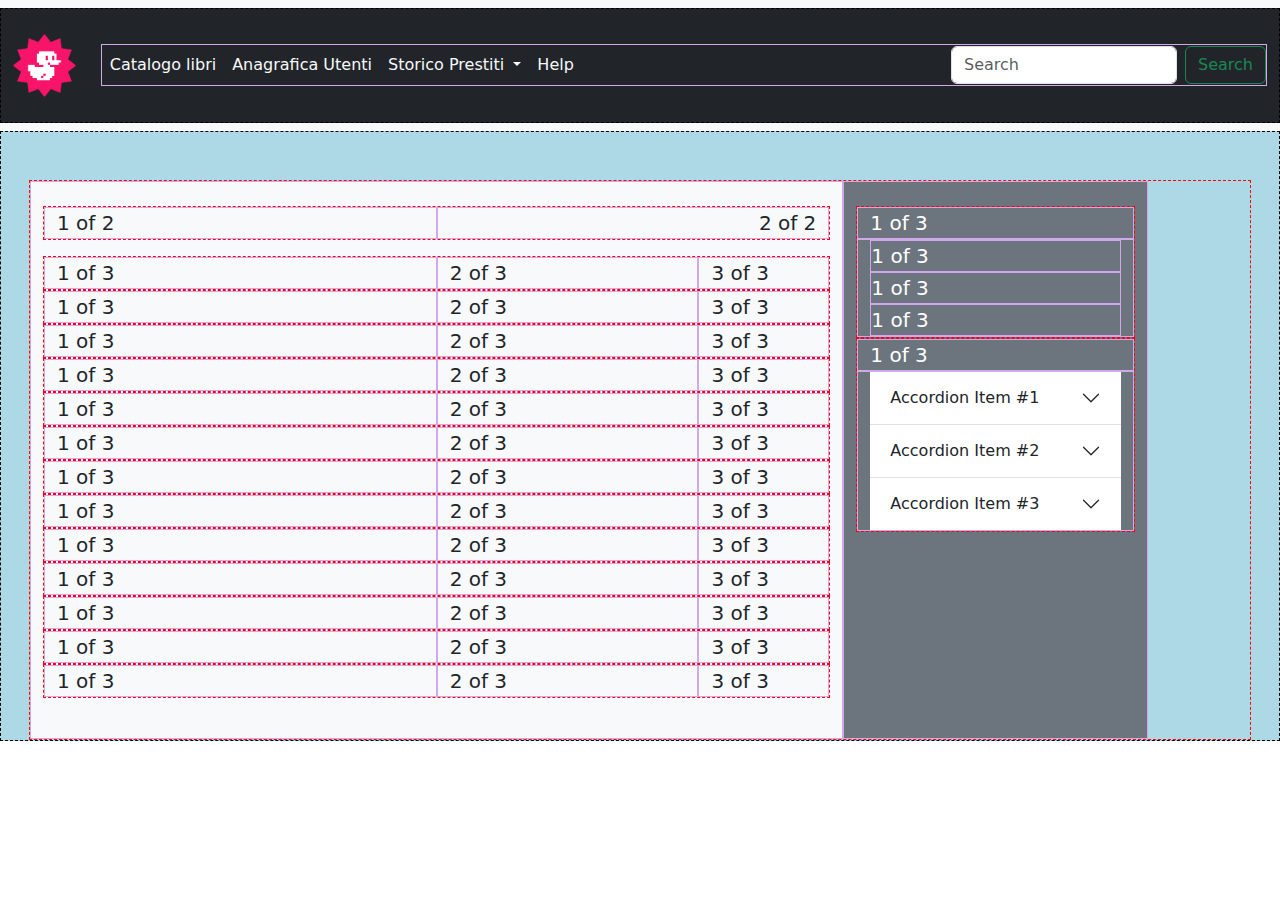
==== index.html @ ecb2e0d8 "change layout into 2 col" ====
<!DOCTYPE html>
<html lang="en">
<head>
    <meta charset="UTF-8">
    <meta name="viewport" content="width=device-width, initial-scale=1.0">
    <link href="https://cdn.jsdelivr.net/npm/bootstrap@5.3.3/dist/css/bootstrap.min.css" rel="stylesheet" integrity="sha384-QWTKZyjpPEjISv5WaRU9OFeRpok6YctnYmDr5pNlyT2bRjXh0JMhjY6hW+ALEwIH" crossorigin="anonymous">
    <script src="https://cdn.jsdelivr.net/npm/bootstrap@5.3.3/dist/js/bootstrap.bundle.min.js"
    integrity="sha384-YvpcrYf0tY3lHB60NNkmXc5s9fDVZLESaAA55NDzOxhy9GkcIdslK1eN7N6jIeHz"
    crossorigin="anonymous"></script>
    <link rel="stylesheet" href="./css/style.css">
    <title>Dashboard Bootstrap</title>
</head>
<body>
    <header>
        <!-- Qui inserirò la navbar con BS -->
        <nav class="navbar navbar-expand-lg bg-body-tertiary">
            <div class="container-fluid bg-dark ">
                <img src="./img/duck.png" alt="">
                <button class="navbar-toggler" type="button" data-bs-toggle="collapse" data-bs-target="#navbarSupportedContent" aria-controls="navbarSupportedContent" aria-expanded="false" aria-label="Toggle navigation">
                    <span class="navbar-toggler-icon"></span>
                </button>
                <div class="collapse navbar-collapse" id="navbarSupportedContent">
                    <ul class="navbar-nav me-auto mb-2 mb-lg-0">
                        <li class="nav-item">
                            <a class="nav-link active text-light" aria-current="page" href="#">Catalogo libri</a>
                        </li>
                        <li class="nav-item">
                            <a class="nav-link text-light" href="#">Anagrafica Utenti</a>
                        </li>
                        <li class="nav-item dropdown">
                            <a class="nav-link dropdown-toggle text-light" href="#" role="button" data-bs-toggle="dropdown" aria-expanded="false">
                            Storico Prestiti
                            </a>
                            <ul class="dropdown-menu">
                                <li><a class="dropdown-item" href="#">Action</a></li>
                                <li><a class="dropdown-item" href="#">Another action</a></li>
                                <li><hr class="dropdown-divider"></li>
                                <li><a class="dropdown-item" href="#">Something else here</a></li>
                            </ul>
                        </li>
                        <li class="nav-item">
                            <a class="nav-link disabled text-light" aria-disabled="true">Help</a>
                        </li>
                    </ul>
                    <form class="d-flex" role="search">
                        <input class="form-control me-2" type="search" placeholder="Search" aria-label="Search">
                        <button class="btn btn-outline-success" type="submit">Search</button>
                    </form>
                </div>
            </div>
        </nav>
    </header>

    <main>
        <div class="container-fluid text-center ">
            <div class="row mt-5 mx-3  text-left row-cols-1 row-cols-lg-3">
                <div class="col p-4 bg-light col-lg-8">
                    <figure class="text-start">
                        <blockquote class="blockquote">                        
                            <div class="row mb-3">
                                <div class="col">
                                    1 of 2
                                </div>
                                <div class="col text-end">
                                    2 of 2
                                </div>
                            </div>

                            <!-- sezione tabella principale -->
                            <section>
                                <!-- titoli tabella -->
                                <div class="row">
                                    <div class="col-6">
                                    1 of 3
                                    </div>
                                    <div class="col-4">
                                    2 of 3
                                    </div>
                                    <div class="col-2">
                                    3 of 3
                                    </div>
                                </div>
                
                                <!-- inizio tabella -->
                                <div class="row">
                                    <div class="col-6">
                                    1 of 3
                                    </div>
                                    <div class="col-4">
                                    2 of 3
                                    </div>
                                    <div class="col-2">
                                    3 of 3
                                    </div>
                                </div>
                
                                <div class="row">
                                    <div class="col-6">
                                    1 of 3
                                    </div>
                                    <div class="col-4">
                                    2 of 3
                                    </div>
                                    <div class="col-2">
                                    3 of 3
                                    </div>
                                </div>
                
                                <div class="row">
                                    <div class="col-6">
                                    1 of 3
                                    </div>
                                    <div class="col-4">
                                    2 of 3
                                    </div>
                                    <div class="col-2">
                                    3 of 3
                                    </div>
                                </div>
                
                                <div class="row">
                                    <div class="col-6">
                                    1 of 3
                                    </div>
                                    <div class="col-4">
                                    2 of 3
                                    </div>
                                    <div class="col-2">
                                    3 of 3
                                    </div>
                                </div>
                
                                <div class="row">
                                    <div class="col-6">
                                    1 of 3
                                    </div>
                                    <div class="col-4">
                                    2 of 3
                                    </div>
                                    <div class="col-2">
                                    3 of 3
                                    </div>
                                </div>
                
                                <div class="row">
                                    <div class="col-6">
                                    1 of 3
                                    </div>
                                    <div class="col-4">
                                    2 of 3
                                    </div>
                                    <div class="col-2">
                                    3 of 3
                                    </div>
                                </div>
                
                                <div class="row">
                                    <div class="col-6">
                                    1 of 3
                                    </div>
                                    <div class="col-4">
                                    2 of 3
                                    </div>
                                    <div class="col-2">
                                    3 of 3
                                    </div>
                                </div>
                
                                <div class="row">
                                    <div class="col-6">
                                    1 of 3
                                    </div>
                                    <div class="col-4">
                                    2 of 3
                                    </div>
                                    <div class="col-2">
                                    3 of 3
                                    </div>
                                </div>
                
                                <div class="row">
                                    <div class="col-6">
                                    1 of 3
                                    </div>
                                    <div class="col-4">
                                    2 of 3
                                    </div>
                                    <div class="col-2">
                                    3 of 3
                                    </div>
                                </div>
                
                                <div class="row">
                                    <div class="col-6">
                                    1 of 3
                                    </div>
                                    <div class="col-4">
                                    2 of 3
                                    </div>
                                    <div class="col-2">
                                    3 of 3
                                    </div>
                                </div>
                
                                <div class="row">
                                    <div class="col-6">
                                    1 of 3
                                    </div>
                                    <div class="col-4">
                                    2 of 3
                                    </div>
                                    <div class="col-2">
                                    3 of 3
                                    </div>
                                </div>
                
                                <div class="row">
                                    <div class="col-6">
                                    1 of 3
                                    </div>
                                    <div class="col-4">
                                    2 of 3
                                    </div>
                                    <div class="col-2">
                                    3 of 3
                                    </div>
                                </div>
                                <!-- fine prima tabella -->
                            </section>
                        </blockquote>
                    </figure>
                </div>
                <div class="col p-4 bg-secondary col-lg-3">
                    <figure class="text-start text-white">
                        <blockquote class="blockquote">
                            <section>
                                <div class="row ">
                                    <div class="col-12">
                                        1 of 3
                                    </div>
                                    <div class="col">  
                                        <div class="col-12">
                                            1 of 3
                                        </div>
                                        <div class="col-12">
                                            1 of 3
                                        </div> 
                                        <div class="col-12">
                                            1 of 3
                                        </div> 
                                    </div>
                                </div>
                            </section>
                            <section class="contenitore">
                                <div class="row ">
                                    <div class="col-12">
                                        1 of 3
                                    </div>
                                    <div class="col">  
                                        <div class="accordion accordion-flush" id="accordionFlushExample">
                                            <div class="accordion-item">
                                              <h2 class="accordion-header">
                                                <button class="accordion-button collapsed" type="button" data-bs-toggle="collapse" data-bs-target="#flush-collapseOne" aria-expanded="false" aria-controls="flush-collapseOne">
                                                  Accordion Item #1
                                                </button>
                                              </h2>
                                              <div id="flush-collapseOne" class="accordion-collapse collapse" data-bs-parent="#accordionFlushExample">
                                                <div class="accordion-body">Placeholder content for this accordion, which is intended to demonstrate the <code>.accordion-flush</code> class. This is the first item's accordion body.</div>
                                              </div>
                                            </div>
                                            <div class="accordion-item">
                                              <h2 class="accordion-header">
                                                <button class="accordion-button collapsed" type="button" data-bs-toggle="collapse" data-bs-target="#flush-collapseTwo" aria-expanded="false" aria-controls="flush-collapseTwo">
                                                  Accordion Item #2
                                                </button>
                                              </h2>
                                              <div id="flush-collapseTwo" class="accordion-collapse collapse" data-bs-parent="#accordionFlushExample">
                                                <div class="accordion-body">Placeholder content for this accordion, which is intended to demonstrate the <code>.accordion-flush</code> class. This is the second item's accordion body. Let's imagine this being filled with some actual content.</div>
                                              </div>
                                            </div>
                                            <div class="accordion-item">
                                              <h2 class="accordion-header">
                                                <button class="accordion-button collapsed" type="button" data-bs-toggle="collapse" data-bs-target="#flush-collapseThree" aria-expanded="false" aria-controls="flush-collapseThree">
                                                  Accordion Item #3
                                                </button>
                                              </h2>
                                              <div id="flush-collapseThree" class="accordion-collapse collapse" data-bs-parent="#accordionFlushExample">
                                                <div class="accordion-body">Placeholder content for this accordion, which is intended to demonstrate the <code>.accordion-flush</code> class. This is the third item's accordion body. Nothing more exciting happening here in terms of content, but just filling up the space to make it look, at least at first glance, a bit more representative of how this would look in a real-world application.</div>
                                              </div>
                                            </div>
                                        </div>
                                    </div>
                                </div>
                            </section>
                        </blockquote>
                    </figure>
                </div>            
            </div>   
        </div>
    
        
    </main>
    
</body>
</html>
---- css/style.css ----
/* regole di debug macro */

[class^='container'] {
    border: 1px dashed black;
    background-color: lightblue;
    /* min-height: 80vh; */
}

 [class^='row'] {
    border: 1px dashed red;
}

[class^='col'] {
    /* height: 100px;
    background-color: #f1d2e7; */
    border: 1px solid #d0a8eb;
} 

/* regole di formattazione */
img{
    width: 15%;
    padding: 2%;
}

.navbar-toggler{
    --bs-navbar-toggler-border-color: lightgray;
}

@media screen and (min-width: 768px){
    img{
        width: 10% ;
    }
    
}

@media screen and (min-width: 1024px){
    img{
        width: 7% ;
        padding-left: 0;
    }
    
    
}
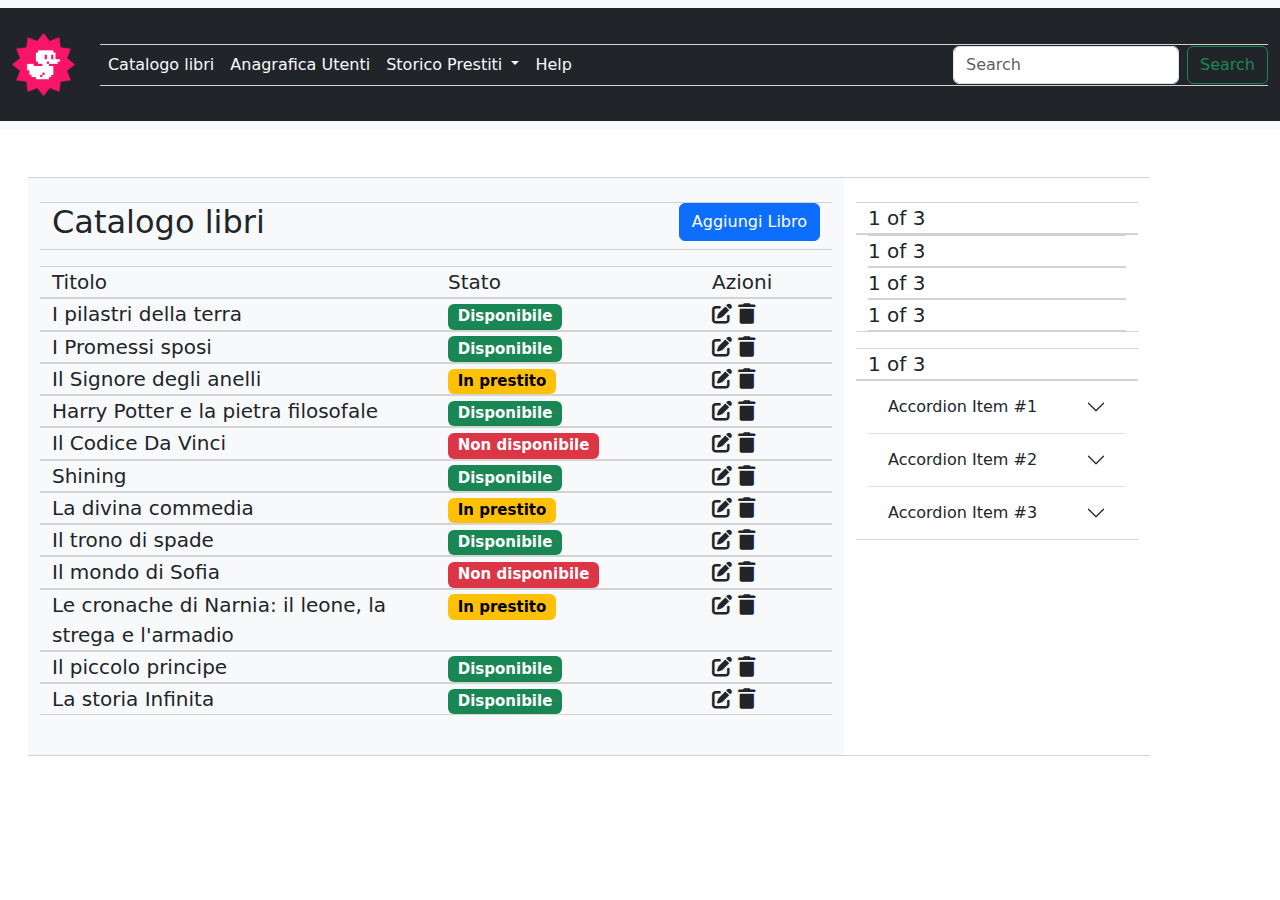
==== commit 4dbc49e8: "main content" ====
--- a/index.html
+++ b/index.html
@@ -7,6 +7,8 @@
     <script src="https://cdn.jsdelivr.net/npm/bootstrap@5.3.3/dist/js/bootstrap.bundle.min.js"
     integrity="sha384-YvpcrYf0tY3lHB60NNkmXc5s9fDVZLESaAA55NDzOxhy9GkcIdslK1eN7N6jIeHz"
     crossorigin="anonymous"></script>
+    <link rel="stylesheet" href="https://cdnjs.cloudflare.com/ajax/libs/font-awesome/6.7.1/css/all.min.css">
+    <link href="https://fonts.googleapis.com/css2?family=Open+Sans:ital,wght@0,300..800;1,300..800&display=swap" rel="stylesheet">
     <link rel="stylesheet" href="./css/style.css">
     <title>Dashboard Bootstrap</title>
 </head>
@@ -59,10 +61,10 @@
                         <blockquote class="blockquote">                        
                             <div class="row mb-3">
                                 <div class="col">
-                                    1 of 2
+                                    <h2>Catalogo libri</h2>
                                 </div>
                                 <div class="col text-end">
-                                    2 of 2
+                                    <button type="button" class="btn btn-primary">Aggiungi Libro</button>
                                 </div>
                             </div>
 
@@ -71,158 +73,171 @@
                                 <!-- titoli tabella -->
                                 <div class="row">
                                     <div class="col-6">
-                                    1 of 3
-                                    </div>
-                                    <div class="col-4">
-                                    2 of 3
-                                    </div>
-                                    <div class="col-2">
-                                    3 of 3
-                                    </div>
+                                        <div>Titolo</div>
+                                    </div>
+                                    <div class="col-4">
+                                        <div>Stato</div>
+                                    </div>
+                                    <div class="col-2">
+                                        <div>Azioni</div>
+                                    </div>
+                                </div>
+
+                                <div class="row">
+                                    <div class="col-6 col-lg-6">
+                                    <div>I pilastri della terra</div>
+                                    </div>
+                                    <div class="col-4 col-lg-4">
+                                        <span class="badge text-bg-success">Disponibile</span>
+                                    </div>
+                                    <div class="col-2 col-lg-2">
+                                        <i class="fa-solid fa-pen-to-square"></i>
+                                        <i class="fa-solid fa-trash"></i>
+                                    </div>
+                                    
                                 </div>
                 
                                 <!-- inizio tabella -->
                                 <div class="row">
                                     <div class="col-6">
-                                    1 of 3
-                                    </div>
-                                    <div class="col-4">
-                                    2 of 3
-                                    </div>
-                                    <div class="col-2">
-                                    3 of 3
-                                    </div>
-                                </div>
-                
-                                <div class="row">
-                                    <div class="col-6">
-                                    1 of 3
-                                    </div>
-                                    <div class="col-4">
-                                    2 of 3
-                                    </div>
-                                    <div class="col-2">
-                                    3 of 3
-                                    </div>
-                                </div>
-                
-                                <div class="row">
-                                    <div class="col-6">
-                                    1 of 3
-                                    </div>
-                                    <div class="col-4">
-                                    2 of 3
-                                    </div>
-                                    <div class="col-2">
-                                    3 of 3
-                                    </div>
-                                </div>
-                
-                                <div class="row">
-                                    <div class="col-6">
-                                    1 of 3
-                                    </div>
-                                    <div class="col-4">
-                                    2 of 3
-                                    </div>
-                                    <div class="col-2">
-                                    3 of 3
-                                    </div>
-                                </div>
-                
-                                <div class="row">
-                                    <div class="col-6">
-                                    1 of 3
-                                    </div>
-                                    <div class="col-4">
-                                    2 of 3
-                                    </div>
-                                    <div class="col-2">
-                                    3 of 3
-                                    </div>
-                                </div>
-                
-                                <div class="row">
-                                    <div class="col-6">
-                                    1 of 3
-                                    </div>
-                                    <div class="col-4">
-                                    2 of 3
-                                    </div>
-                                    <div class="col-2">
-                                    3 of 3
-                                    </div>
-                                </div>
-                
-                                <div class="row">
-                                    <div class="col-6">
-                                    1 of 3
-                                    </div>
-                                    <div class="col-4">
-                                    2 of 3
-                                    </div>
-                                    <div class="col-2">
-                                    3 of 3
-                                    </div>
-                                </div>
-                
-                                <div class="row">
-                                    <div class="col-6">
-                                    1 of 3
-                                    </div>
-                                    <div class="col-4">
-                                    2 of 3
-                                    </div>
-                                    <div class="col-2">
-                                    3 of 3
-                                    </div>
-                                </div>
-                
-                                <div class="row">
-                                    <div class="col-6">
-                                    1 of 3
-                                    </div>
-                                    <div class="col-4">
-                                    2 of 3
-                                    </div>
-                                    <div class="col-2">
-                                    3 of 3
-                                    </div>
-                                </div>
-                
-                                <div class="row">
-                                    <div class="col-6">
-                                    1 of 3
-                                    </div>
-                                    <div class="col-4">
-                                    2 of 3
-                                    </div>
-                                    <div class="col-2">
-                                    3 of 3
-                                    </div>
-                                </div>
-                
-                                <div class="row">
-                                    <div class="col-6">
-                                    1 of 3
-                                    </div>
-                                    <div class="col-4">
-                                    2 of 3
-                                    </div>
-                                    <div class="col-2">
-                                    3 of 3
-                                    </div>
-                                </div>
-                
-                                <div class="row">
-                                    <div class="col-6">
-                                    1 of 3
-                                    </div>
-                                    <div class="col-4">
-                                    2 of 3
-                                    </div>
-                                    <div class="col-2">
-                                    3 of 3
+                                        <div>I Promessi sposi</div>
+                                    </div>
+                                    <div class="col-4">
+                                        <span class="badge text-bg-success">Disponibile</span>
+                                    </div>
+                                    <div class="col-2">
+                                        <i class="fa-solid fa-pen-to-square"></i>
+                                        <i class="fa-solid fa-trash"></i>
+                                    </div>
+                                </div>
+                
+                                <div class="row">
+                                    <div class="col-6">
+                                        <div>Il Signore degli anelli</div>
+                                    </div>
+                                    <div class="col-4">
+                                        <span class="badge text-bg-warning">In prestito</span>
+                                    </div>
+                                    <div class="col-2">
+                                        <i class="fa-solid fa-pen-to-square"></i>
+                                        <i class="fa-solid fa-trash"></i>
+                                    </div>
+                                </div>
+                
+                                <div class="row">
+                                    <div class="col-6">
+                                        <div>Harry Potter e la pietra filosofale</div>
+                                    </div>
+                                    <div class="col-4">
+                                        <span class="badge text-bg-success">Disponibile</span>
+                                    </div>
+                                    <div class="col-2">
+                                        <i class="fa-solid fa-pen-to-square"></i>
+                                        <i class="fa-solid fa-trash"></i>
+                                    </div>
+                                </div>
+                
+                                <div class="row">
+                                    <div class="col-6">
+                                        <div>Il Codice Da Vinci</div>
+                                    </div>
+                                    <div class="col-4">
+                                        <span class="badge text-bg-danger">Non disponibile</span>
+                                    </div>
+                                    <div class="col-2">
+                                        <i class="fa-solid fa-pen-to-square"></i>
+                                        <i class="fa-solid fa-trash"></i>
+                                    </div>
+                                </div>
+                
+                                <div class="row">
+                                    <div class="col-6">
+                                        <div>Shining</div>
+                                    </div>
+                                    <div class="col-4">
+                                        <span class="badge text-bg-success">Disponibile</span>
+                                    </div>
+                                    <div class="col-2">
+                                        <i class="fa-solid fa-pen-to-square"></i>
+                                        <i class="fa-solid fa-trash"></i>
+                                    </div>
+                                </div>
+                
+                                <div class="row">
+                                    <div class="col-6">
+                                        <div>La divina commedia</div>
+                                    </div>
+                                    <div class="col-4">
+                                        <span class="badge text-bg-warning">In prestito</span>
+                                    </div>
+                                    <div class="col-2">
+                                        <i class="fa-solid fa-pen-to-square"></i>
+                                        <i class="fa-solid fa-trash"></i>
+                                    </div>
+                                </div>
+                
+                                <div class="row">
+                                    <div class="col-6">
+                                        <div>Il trono di spade</div>
+                                    </div>
+                                    <div class="col-4">
+                                        <span class="badge text-bg-success">Disponibile</span>
+                                    </div>
+                                    <div class="col-2">
+                                        <i class="fa-solid fa-pen-to-square"></i>
+                                        <i class="fa-solid fa-trash"></i>
+                                    </div>
+                                </div>
+                
+                                <div class="row">
+                                    <div class="col-6">
+                                        <div>Il mondo di Sofia</div>
+                                    </div>
+                                    <div class="col-4">
+                                        <span class="badge text-bg-danger">Non disponibile</span>
+                                    </div>
+                                    <div class="col-2">
+                                        <i class="fa-solid fa-pen-to-square"></i>
+                                        <i class="fa-solid fa-trash"></i>
+                                    </div>
+                                </div>
+                
+                                <div class="row">
+                                    <div class="col-6">
+                                        <div>Le cronache di Narnia: il leone, la strega e l'armadio</div>
+                                    </div>
+                                    <div class="col-4">
+                                        <span class="badge text-bg-warning">In prestito</span>
+                                    </div>
+                                    <div class="col-2">
+                                        <i class="fa-solid fa-pen-to-square"></i>
+                                        <i class="fa-solid fa-trash"></i>
+                                    </div>
+                                </div>
+                
+                                <div class="row">
+                                    <div class="col-6">
+                                        <div>Il piccolo principe</div>
+                                    </div>
+                                    <div class="col-4">
+                                        <span class="badge text-bg-success">Disponibile</span>
+                                    </div>
+                                    <div class="col-2">
+                                        <i class="fa-solid fa-pen-to-square"></i>
+                                        <i class="fa-solid fa-trash"></i>
+                                    </div>
+                                </div>
+                
+                                <div class="row">
+                                    <div class="col-6">
+                                        <div>La storia Infinita</div>
+                                    </div>
+                                    <div class="col-4">
+                                        <span class="badge text-bg-success">Disponibile</span>
+                                    </div>
+                                    <div class="col-2">
+                                        <i class="fa-solid fa-pen-to-square"></i>
+                                        <i class="fa-solid fa-trash"></i>
                                     </div>
                                 </div>
                                 <!-- fine prima tabella -->
@@ -230,8 +245,8 @@
                         </blockquote>
                     </figure>
                 </div>
-                <div class="col p-4 bg-secondary col-lg-3">
-                    <figure class="text-start text-white">
+                <div class="col p-4  col-lg-3">
+                    <figure class="text-start">
                         <blockquote class="blockquote">
                             <section>
                                 <div class="row ">
@@ -253,7 +268,7 @@
                             </section>
                             <section class="contenitore">
                                 <div class="row ">
-                                    <div class="col-12">
+                                    <div class="col-12 mt-3">
                                         1 of 3
                                     </div>
                                     <div class="col">  
--- a/css/style.css
+++ b/css/style.css
@@ -1,19 +1,21 @@
 /* regole di debug macro */
 
 [class^='container'] {
-    border: 1px dashed black;
-    background-color: lightblue;
+    /* border: 1px dashed black;
+    background-color: lightblue; */
     /* min-height: 80vh; */
 }
 
- [class^='row'] {
+ /* [class^='row'] {
     border: 1px dashed red;
-}
+} */
 
 [class^='col'] {
     /* height: 100px;
     background-color: #f1d2e7; */
-    border: 1px solid #d0a8eb;
+    /* border: 1px solid #d0a8eb;  */
+    border-top: 1px solid lightgray ;
+    border-bottom: 1px solid lightgray;
 } 
 
 /* regole di formattazione */
@@ -21,6 +23,7 @@
     width: 15%;
     padding: 2%;
 }
+
 
 .navbar-toggler{
     --bs-navbar-toggler-border-color: lightgray;
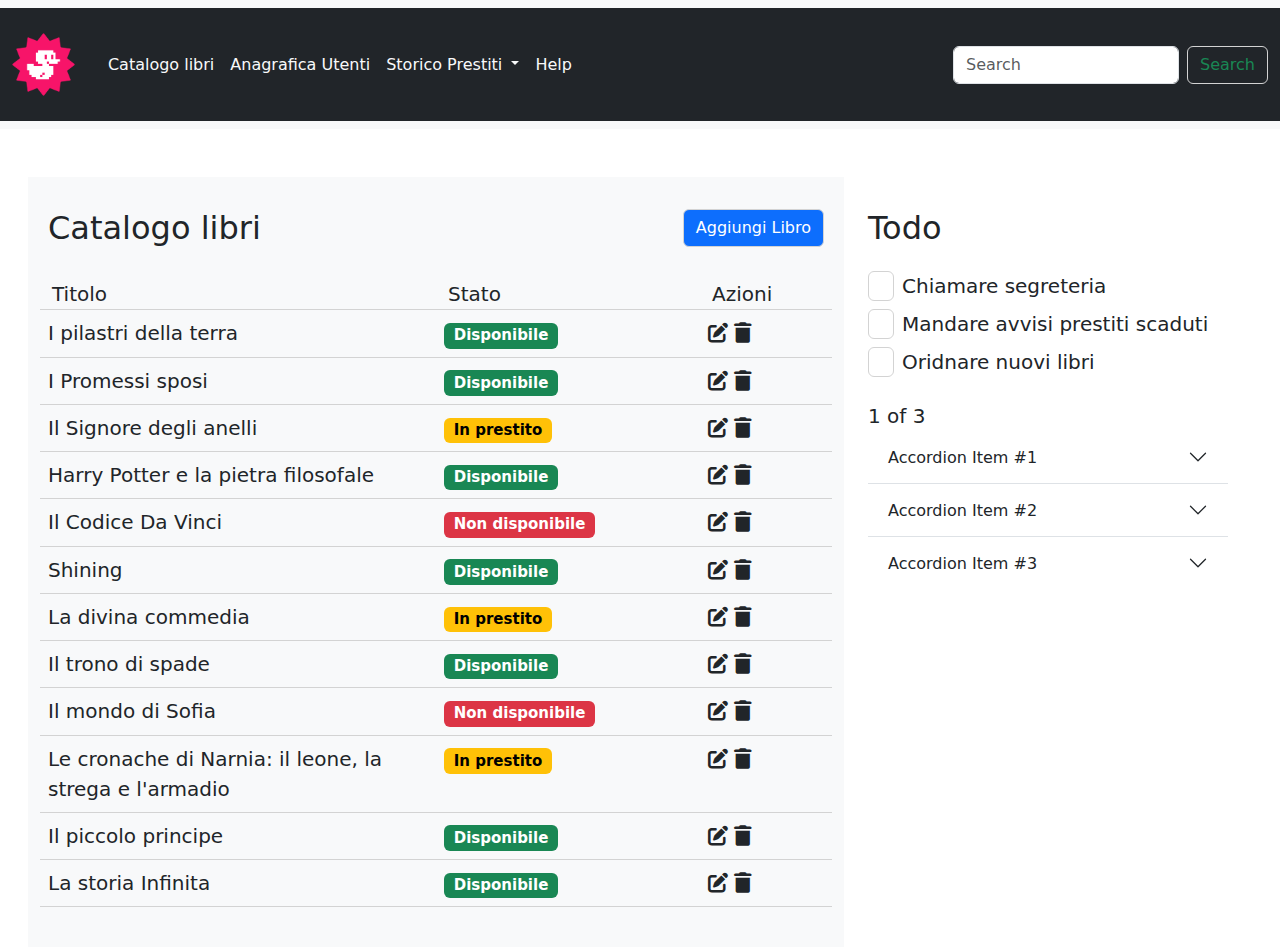
==== commit b8693f7a: "checkbox todo" ====
--- a/index.html
+++ b/index.html
@@ -59,20 +59,20 @@
                 <div class="col p-4 bg-light col-lg-8">
                     <figure class="text-start">
                         <blockquote class="blockquote">                        
-                            <div class="row mb-3">
-                                <div class="col">
+                            <div class="row mb-3 ">
+                                <div class="col p-2">
                                     <h2>Catalogo libri</h2>
                                 </div>
-                                <div class="col text-end">
+                                <div class="col p-2 text-end">
                                     <button type="button" class="btn btn-primary">Aggiungi Libro</button>
                                 </div>
                             </div>
 
                             <!-- sezione tabella principale -->
-                            <section>
+                            <section class="title">
                                 <!-- titoli tabella -->
                                 <div class="row">
-                                    <div class="col-6">
+                                    <div class="col-6 ">
                                         <div>Titolo</div>
                                     </div>
                                     <div class="col-4">
@@ -82,15 +82,15 @@
                                         <div>Azioni</div>
                                     </div>
                                 </div>
-
-                                <div class="row">
-                                    <div class="col-6 col-lg-6">
+                            
+                                <div class="row">
+                                    <div class="col-6 p-2 col-lg-6">
                                     <div>I pilastri della terra</div>
                                     </div>
-                                    <div class="col-4 col-lg-4">
-                                        <span class="badge text-bg-success">Disponibile</span>
-                                    </div>
-                                    <div class="col-2 col-lg-2">
+                                    <div class="col-4 p-2 col-lg-4">
+                                        <span class="badge text-bg-success">Disponibile</span>
+                                    </div>
+                                    <div class="col-2 p-2 col-lg-2">
                                         <i class="fa-solid fa-pen-to-square"></i>
                                         <i class="fa-solid fa-trash"></i>
                                     </div>
@@ -99,173 +99,192 @@
                 
                                 <!-- inizio tabella -->
                                 <div class="row">
-                                    <div class="col-6">
+                                    <div class="col-6 p-2">
                                         <div>I Promessi sposi</div>
                                     </div>
-                                    <div class="col-4">
-                                        <span class="badge text-bg-success">Disponibile</span>
-                                    </div>
-                                    <div class="col-2">
-                                        <i class="fa-solid fa-pen-to-square"></i>
-                                        <i class="fa-solid fa-trash"></i>
-                                    </div>
-                                </div>
-                
-                                <div class="row">
-                                    <div class="col-6">
+                                    <div class="col-4 p-2">
+                                        <span class="badge text-bg-success">Disponibile</span>
+                                    </div>
+                                    <div class="col-2 p-2">
+                                        <i class="fa-solid fa-pen-to-square"></i>
+                                        <i class="fa-solid fa-trash"></i>
+                                    </div>
+                                </div>
+                
+                                <div class="row">
+                                    <div class="col-6 p-2">
                                         <div>Il Signore degli anelli</div>
                                     </div>
-                                    <div class="col-4">
+                                    <div class="col-4 p-2">
                                         <span class="badge text-bg-warning">In prestito</span>
                                     </div>
-                                    <div class="col-2">
-                                        <i class="fa-solid fa-pen-to-square"></i>
-                                        <i class="fa-solid fa-trash"></i>
-                                    </div>
-                                </div>
-                
-                                <div class="row">
-                                    <div class="col-6">
+                                    <div class="col-2 p-2">
+                                        <i class="fa-solid fa-pen-to-square"></i>
+                                        <i class="fa-solid fa-trash"></i>
+                                    </div>
+                                </div>
+                
+                                <div class="row">
+                                    <div class="col-6 p-2">
                                         <div>Harry Potter e la pietra filosofale</div>
                                     </div>
-                                    <div class="col-4">
-                                        <span class="badge text-bg-success">Disponibile</span>
-                                    </div>
-                                    <div class="col-2">
-                                        <i class="fa-solid fa-pen-to-square"></i>
-                                        <i class="fa-solid fa-trash"></i>
-                                    </div>
-                                </div>
-                
-                                <div class="row">
-                                    <div class="col-6">
+                                    <div class="col-4 p-2">
+                                        <span class="badge text-bg-success">Disponibile</span>
+                                    </div>
+                                    <div class="col-2 p-2">
+                                        <i class="fa-solid fa-pen-to-square"></i>
+                                        <i class="fa-solid fa-trash"></i>
+                                    </div>
+                                </div>
+                
+                                <div class="row">
+                                    <div class="col-6 p-2">
                                         <div>Il Codice Da Vinci</div>
                                     </div>
-                                    <div class="col-4">
+                                    <div class="col-4 p-2">
                                         <span class="badge text-bg-danger">Non disponibile</span>
                                     </div>
-                                    <div class="col-2">
-                                        <i class="fa-solid fa-pen-to-square"></i>
-                                        <i class="fa-solid fa-trash"></i>
-                                    </div>
-                                </div>
-                
-                                <div class="row">
-                                    <div class="col-6">
+                                    <div class="col-2 p-2">
+                                        <i class="fa-solid fa-pen-to-square"></i>
+                                        <i class="fa-solid fa-trash"></i>
+                                    </div>
+                                </div>
+                
+                                <div class="row">
+                                    <div class="col-6 p-2">
                                         <div>Shining</div>
                                     </div>
-                                    <div class="col-4">
-                                        <span class="badge text-bg-success">Disponibile</span>
-                                    </div>
-                                    <div class="col-2">
-                                        <i class="fa-solid fa-pen-to-square"></i>
-                                        <i class="fa-solid fa-trash"></i>
-                                    </div>
-                                </div>
-                
-                                <div class="row">
-                                    <div class="col-6">
+                                    <div class="col-4 p-2">
+                                        <span class="badge text-bg-success">Disponibile</span>
+                                    </div>
+                                    <div class="col-2 p-2">
+                                        <i class="fa-solid fa-pen-to-square"></i>
+                                        <i class="fa-solid fa-trash"></i>
+                                    </div>
+                                </div>
+                
+                                <div class="row">
+                                    <div class="col-6 p-2">
                                         <div>La divina commedia</div>
                                     </div>
-                                    <div class="col-4">
+                                    <div class="col-4 p-2">
                                         <span class="badge text-bg-warning">In prestito</span>
                                     </div>
-                                    <div class="col-2">
-                                        <i class="fa-solid fa-pen-to-square"></i>
-                                        <i class="fa-solid fa-trash"></i>
-                                    </div>
-                                </div>
-                
-                                <div class="row">
-                                    <div class="col-6">
+                                    <div class="col-2 p-2">
+                                        <i class="fa-solid fa-pen-to-square"></i>
+                                        <i class="fa-solid fa-trash"></i>
+                                    </div>
+                                </div>
+                
+                                <div class="row">
+                                    <div class="col-6 p-2">
                                         <div>Il trono di spade</div>
                                     </div>
-                                    <div class="col-4">
-                                        <span class="badge text-bg-success">Disponibile</span>
-                                    </div>
-                                    <div class="col-2">
-                                        <i class="fa-solid fa-pen-to-square"></i>
-                                        <i class="fa-solid fa-trash"></i>
-                                    </div>
-                                </div>
-                
-                                <div class="row">
-                                    <div class="col-6">
+                                    <div class="col-4 p-2">
+                                        <span class="badge text-bg-success">Disponibile</span>
+                                    </div>
+                                    <div class="col-2 p-2">
+                                        <i class="fa-solid fa-pen-to-square"></i>
+                                        <i class="fa-solid fa-trash"></i>
+                                    </div>
+                                </div>
+                
+                                <div class="row">
+                                    <div class="col-6 p-2">
                                         <div>Il mondo di Sofia</div>
                                     </div>
-                                    <div class="col-4">
+                                    <div class="col-4 p-2">
                                         <span class="badge text-bg-danger">Non disponibile</span>
                                     </div>
-                                    <div class="col-2">
-                                        <i class="fa-solid fa-pen-to-square"></i>
-                                        <i class="fa-solid fa-trash"></i>
-                                    </div>
-                                </div>
-                
-                                <div class="row">
-                                    <div class="col-6">
+                                    <div class="col-2 p-2">
+                                        <i class="fa-solid fa-pen-to-square"></i>
+                                        <i class="fa-solid fa-trash"></i>
+                                    </div>
+                                </div>
+                
+                                <div class="row">
+                                    <div class="col-6 p-2">
                                         <div>Le cronache di Narnia: il leone, la strega e l'armadio</div>
                                     </div>
-                                    <div class="col-4">
+                                    <div class="col-4 p-2">
                                         <span class="badge text-bg-warning">In prestito</span>
                                     </div>
-                                    <div class="col-2">
-                                        <i class="fa-solid fa-pen-to-square"></i>
-                                        <i class="fa-solid fa-trash"></i>
-                                    </div>
-                                </div>
-                
-                                <div class="row">
-                                    <div class="col-6">
+                                    <div class="col-2 p-2">
+                                        <i class="fa-solid fa-pen-to-square"></i>
+                                        <i class="fa-solid fa-trash"></i>
+                                    </div>
+                                </div>
+                
+                                <div class="row">
+                                    <div class="col-6 p-2">
                                         <div>Il piccolo principe</div>
                                     </div>
-                                    <div class="col-4">
-                                        <span class="badge text-bg-success">Disponibile</span>
-                                    </div>
-                                    <div class="col-2">
-                                        <i class="fa-solid fa-pen-to-square"></i>
-                                        <i class="fa-solid fa-trash"></i>
-                                    </div>
-                                </div>
-                
-                                <div class="row">
-                                    <div class="col-6">
+                                    <div class="col-4 p-2">
+                                        <span class="badge text-bg-success">Disponibile</span>
+                                    </div>
+                                    <div class="col-2 p-2">
+                                        <i class="fa-solid fa-pen-to-square"></i>
+                                        <i class="fa-solid fa-trash"></i>
+                                    </div>
+                                </div>
+                
+                                <div class="row">
+                                    <div class="col-6 p-2">
                                         <div>La storia Infinita</div>
                                     </div>
-                                    <div class="col-4">
-                                        <span class="badge text-bg-success">Disponibile</span>
-                                    </div>
-                                    <div class="col-2">
-                                        <i class="fa-solid fa-pen-to-square"></i>
-                                        <i class="fa-solid fa-trash"></i>
-                                    </div>
-                                </div>
-                                <!-- fine prima tabella -->
+                                    <div class="col-4 p-2">
+                                        <span class="badge text-bg-success">Disponibile</span>
+                                    </div>
+                                    <div class="col-2 p-2">
+                                        <i class="fa-solid fa-pen-to-square"></i>
+                                        <i class="fa-solid fa-trash"></i>
+                                    </div>
+                                </div>
                             </section>
                         </blockquote>
                     </figure>
                 </div>
-                <div class="col p-4  col-lg-3">
+                <!-- fine prima tabella -->
+
+                <!-- inizio todo -->
+                <div class="col p-4  col-lg-4">
                     <figure class="text-start">
                         <blockquote class="blockquote">
-                            <section>
+                            <section class="box">
                                 <div class="row ">
-                                    <div class="col-12">
-                                        1 of 3
+                                    <div class="col-12 py-2">
+                                        <h2>Todo</h2>
                                     </div>
                                     <div class="col">  
-                                        <div class="col-12">
-                                            1 of 3
+                                        <div class="col-12 py-2">
+                                            <div class="btn-toolbar" role="toolbar" aria-label="Toolbar with button groups">
+                                                <div class="btn-group me-2" role="group" aria-label="First group">
+                                                  <button type="button" class="btn"></button>
+                                                </div>
+                                                <div>Chiamare segreteria</div>
+                                            </div>     
                                         </div>
-                                        <div class="col-12">
-                                            1 of 3
+                                        <div class="col-12 ">
+                                            <div class="btn-toolbar" role="toolbar" aria-label="Toolbar with button groups">
+                                                <div class="btn-group me-2 " role="group" aria-label="First group">
+                                                  <button type="button" class="btn"></button>
+                                                </div>
+                                                <div>Mandare avvisi prestiti scaduti</div>
+                                            </div>
                                         </div> 
-                                        <div class="col-12">
-                                            1 of 3
+                                        <div class="col-12 py-2">
+                                            <div class="btn-toolbar" role="toolbar" aria-label="Toolbar with button groups">
+                                                <div class="btn-group me-2" role="group" aria-label="First group">
+                                                  <button type="button" class="btn"></button>
+                                                </div>
+                                                <div>Oridnare nuovi libri</div>
+                                            </div>
                                         </div> 
                                     </div>
                                 </div>
                             </section>
+
+                            <!-- inizio FAQ -->
                             <section class="contenitore">
                                 <div class="row ">
                                     <div class="col-12 mt-3">
--- a/css/style.css
+++ b/css/style.css
@@ -14,9 +14,20 @@
     /* height: 100px;
     background-color: #f1d2e7; */
     /* border: 1px solid #d0a8eb;  */
-    border-top: 1px solid lightgray ;
+    /* border-top: 1px solid lightgray ;
+    border-bottom: 1px solid lightgray; */
+} 
+
+.title .row{
     border-bottom: 1px solid lightgray;
-} 
+}
+
+.btn{
+    border: 1px solid lightgray;
+    
+}
+
+
 
 /* regole di formattazione */
 img{
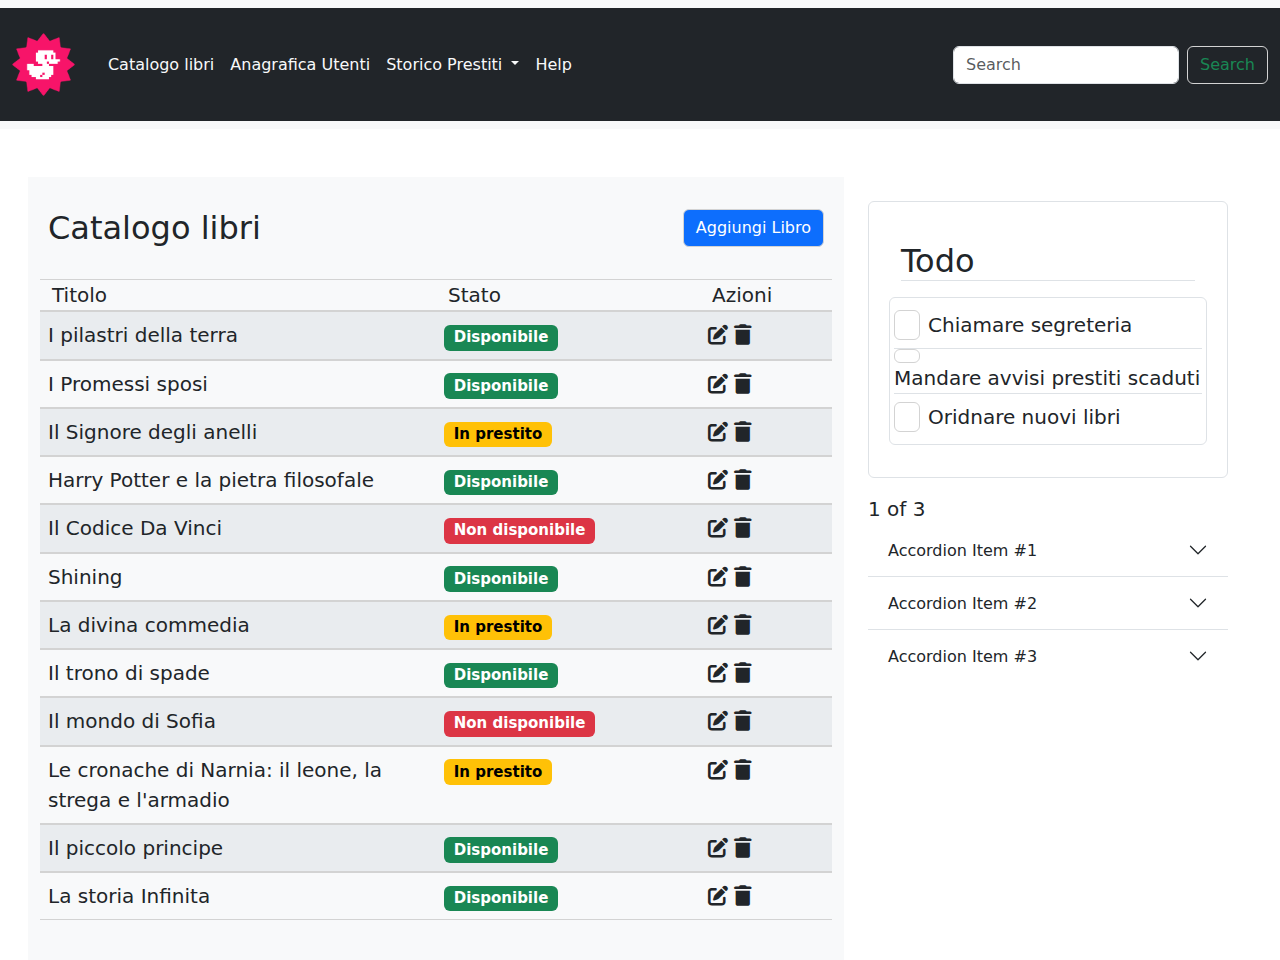
==== commit a68439ad: "layout and border todo" ====
--- a/index.html
+++ b/index.html
@@ -83,8 +83,8 @@
                                     </div>
                                 </div>
                             
-                                <div class="row">
-                                    <div class="col-6 p-2 col-lg-6">
+                                <div class="row bg-body-secondary">
+                                    <div class="col-6 p-2  col-lg-6">
                                     <div>I pilastri della terra</div>
                                     </div>
                                     <div class="col-4 p-2 col-lg-4">
@@ -111,7 +111,7 @@
                                     </div>
                                 </div>
                 
-                                <div class="row">
+                                <div class="row bg-body-secondary">
                                     <div class="col-6 p-2">
                                         <div>Il Signore degli anelli</div>
                                     </div>
@@ -137,7 +137,7 @@
                                     </div>
                                 </div>
                 
-                                <div class="row">
+                                <div class="row bg-body-secondary">
                                     <div class="col-6 p-2">
                                         <div>Il Codice Da Vinci</div>
                                     </div>
@@ -163,7 +163,7 @@
                                     </div>
                                 </div>
                 
-                                <div class="row">
+                                <div class="row bg-body-secondary">
                                     <div class="col-6 p-2">
                                         <div>La divina commedia</div>
                                     </div>
@@ -189,7 +189,7 @@
                                     </div>
                                 </div>
                 
-                                <div class="row">
+                                <div class="row bg-body-secondary">
                                     <div class="col-6 p-2">
                                         <div>Il mondo di Sofia</div>
                                     </div>
@@ -215,7 +215,7 @@
                                     </div>
                                 </div>
                 
-                                <div class="row">
+                                <div class="row bg-body-secondary">
                                     <div class="col-6 p-2">
                                         <div>Il piccolo principe</div>
                                     </div>
@@ -250,21 +250,21 @@
                 <div class="col p-4  col-lg-4">
                     <figure class="text-start">
                         <blockquote class="blockquote">
-                            <section class="box">
-                                <div class="row ">
+                            <section class="border  p-2 border-opacity-10 rounded">
+                                <div class="row p-4">
                                     <div class="col-12 py-2">
-                                        <h2>Todo</h2>
-                                    </div>
-                                    <div class="col">  
-                                        <div class="col-12 py-2">
-                                            <div class="btn-toolbar" role="toolbar" aria-label="Toolbar with button groups">
-                                                <div class="btn-group me-2" role="group" aria-label="First group">
+                                        <h2 class="bar-title border-bottom">Todo</h2>
+                                    </div>
+                                    <div class="col border p-1  border-opacity-10 rounded">  
+                                        <div class="col-12 py-2 border-bottom">
+                                            <div class="btn-toolbar " role="toolbar" aria-label="Toolbar with button groups">
+                                                <div class="btn-group me-2 " role="group" aria-label="First group">
                                                   <button type="button" class="btn"></button>
                                                 </div>
                                                 <div>Chiamare segreteria</div>
                                             </div>     
                                         </div>
-                                        <div class="col-12 ">
+                                        <div class="col-12 border-bottom">
                                             <div class="btn-toolbar" role="toolbar" aria-label="Toolbar with button groups">
                                                 <div class="btn-group me-2 " role="group" aria-label="First group">
                                                   <button type="button" class="btn"></button>
@@ -272,7 +272,7 @@
                                                 <div>Mandare avvisi prestiti scaduti</div>
                                             </div>
                                         </div> 
-                                        <div class="col-12 py-2">
+                                        <div class="col-12 py-2  ">
                                             <div class="btn-toolbar" role="toolbar" aria-label="Toolbar with button groups">
                                                 <div class="btn-group me-2" role="group" aria-label="First group">
                                                   <button type="button" class="btn"></button>
--- a/css/style.css
+++ b/css/style.css
@@ -20,12 +20,15 @@
 
 .title .row{
     border-bottom: 1px solid lightgray;
+    border-top: 1px solid lightgray;
 }
 
 .btn{
     border: 1px solid lightgray;
     
 }
+
+
 
 
 
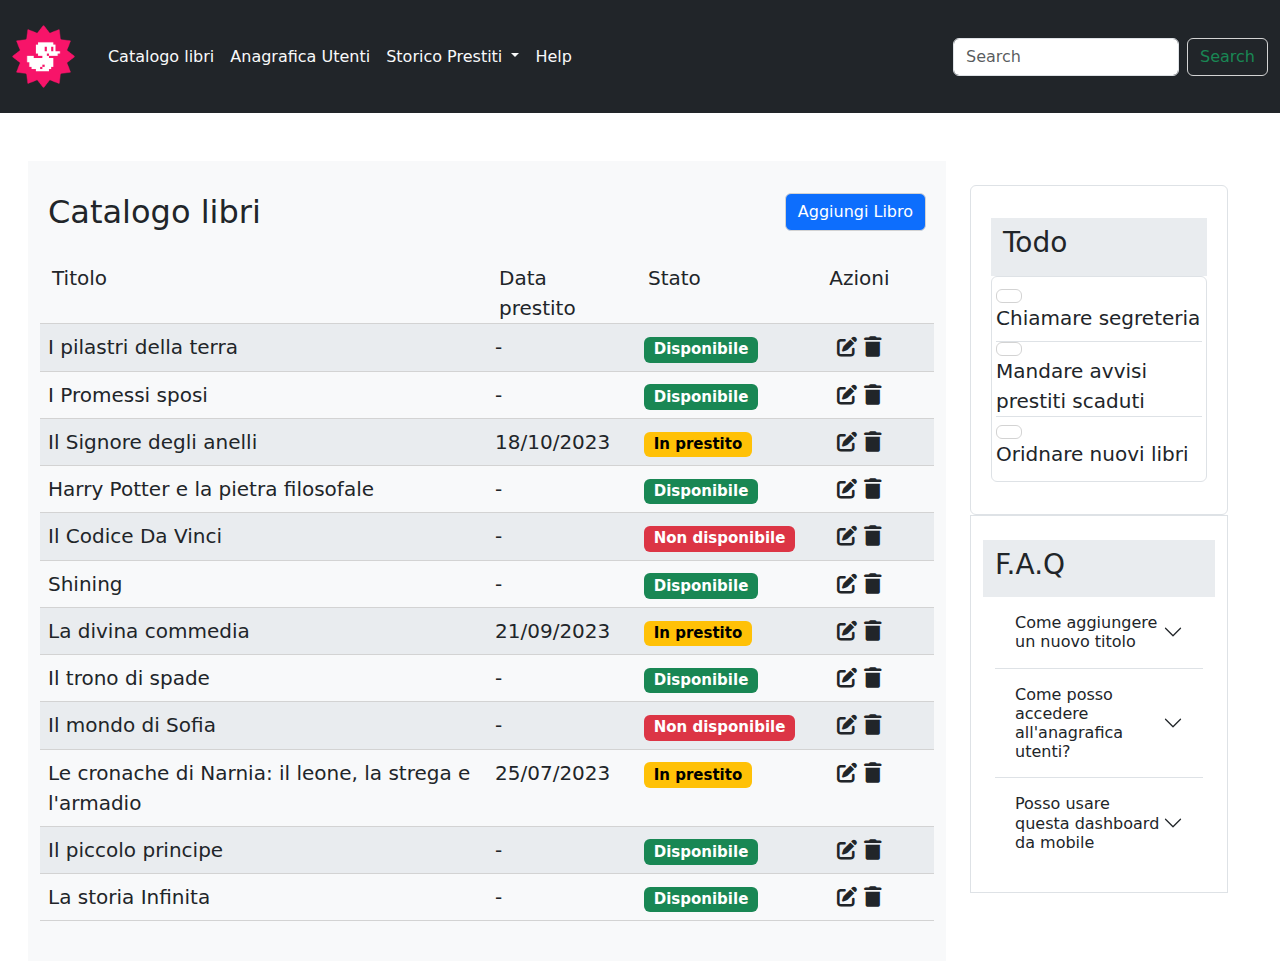
==== commit 5a858957: "lending column" ====
--- a/index.html
+++ b/index.html
@@ -56,7 +56,7 @@
     <main>
         <div class="container-fluid text-center ">
             <div class="row mt-5 mx-3  text-left row-cols-1 row-cols-lg-3">
-                <div class="col p-4 bg-light col-lg-8">
+                <div class="col p-4 bg-light col-lg-9">
                     <figure class="text-start">
                         <blockquote class="blockquote">                        
                             <div class="row mb-3 ">
@@ -72,170 +72,210 @@
                             <section class="title">
                                 <!-- titoli tabella -->
                                 <div class="row">
-                                    <div class="col-6 ">
+                                    <div class="col-6 col-lg-6">
                                         <div>Titolo</div>
                                     </div>
-                                    <div class="col-4">
+                                    <div class="col-lg-2 d-none d-lg-block d-xl-block">
+                                        <div>Data prestito</div>
+                                    </div>
+                                    <div class="col-4 col-lg-2 ">
                                         <div>Stato</div>
                                     </div>
-                                    <div class="col-2">
+                                    <div class="col-2 text-center col-lg-2 ">
                                         <div>Azioni</div>
                                     </div>
                                 </div>
-                            
+                                
+                                <!-- inizio tabella -->
                                 <div class="row bg-body-secondary">
                                     <div class="col-6 p-2  col-lg-6">
-                                    <div>I pilastri della terra</div>
-                                    </div>
-                                    <div class="col-4 p-2 col-lg-4">
-                                        <span class="badge text-bg-success">Disponibile</span>
-                                    </div>
-                                    <div class="col-2 p-2 col-lg-2">
+                                        <div>I pilastri della terra</div>
+                                    </div>
+                                    <div class="col-lg-2 p-2 d-none d-lg-block d-xl-block">
+                                        <div>-</div>
+                                    </div>
+                                    <div class="col-4 p-2 col-lg-2">
+                                        <span class="badge text-bg-success">Disponibile</span>
+                                    </div>
+                                    <div class="col-2 text-center p-2 col-lg-2">
                                         <i class="fa-solid fa-pen-to-square"></i>
                                         <i class="fa-solid fa-trash"></i>
                                     </div>
                                     
                                 </div>
                 
-                                <!-- inizio tabella -->
-                                <div class="row">
-                                    <div class="col-6 p-2">
+                                
+                                <div class="row">
+                                    <div class="col-6 p-2 col-lg-6 ">
                                         <div>I Promessi sposi</div>
                                     </div>
-                                    <div class="col-4 p-2">
-                                        <span class="badge text-bg-success">Disponibile</span>
-                                    </div>
-                                    <div class="col-2 p-2">
-                                        <i class="fa-solid fa-pen-to-square"></i>
-                                        <i class="fa-solid fa-trash"></i>
-                                    </div>
-                                </div>
-                
-                                <div class="row bg-body-secondary">
-                                    <div class="col-6 p-2">
+                                    <div class="col-lg-2 p-2 d-none d-lg-block d-xl-block">
+                                        <div>-</div>
+                                    </div>
+                                    <div class="col-4 p-2 col-lg-2 ">
+                                        <span class="badge text-bg-success">Disponibile</span>
+                                    </div>
+                                    <div class="col-2 p-2 text-center col-lg-2 ">
+                                        <i class="fa-solid fa-pen-to-square"></i>
+                                        <i class="fa-solid fa-trash"></i>
+                                    </div>
+                                </div>
+                
+                                <div class="row bg-body-secondary">
+                                    <div class="col-6 p-2 col-lg-6">
                                         <div>Il Signore degli anelli</div>
                                     </div>
-                                    <div class="col-4 p-2">
+                                    <div class="col-lg-2 p-2 d-none d-lg-block d-xl-block">
+                                        <div>18/10/2023</div>
+                                    </div>
+                                    <div class="col-4 p-2 col-lg-2 ">
                                         <span class="badge text-bg-warning">In prestito</span>
                                     </div>
-                                    <div class="col-2 p-2">
-                                        <i class="fa-solid fa-pen-to-square"></i>
-                                        <i class="fa-solid fa-trash"></i>
-                                    </div>
-                                </div>
-                
-                                <div class="row">
-                                    <div class="col-6 p-2">
+                                    <div class="col-2 p-2 text-center col-lg-2 ">
+                                        <i class="fa-solid fa-pen-to-square"></i>
+                                        <i class="fa-solid fa-trash"></i>
+                                    </div>
+                                </div>
+                
+                                <div class="row">
+                                    <div class="col-6 p-2 col-lg-6">
                                         <div>Harry Potter e la pietra filosofale</div>
                                     </div>
-                                    <div class="col-4 p-2">
-                                        <span class="badge text-bg-success">Disponibile</span>
-                                    </div>
-                                    <div class="col-2 p-2">
-                                        <i class="fa-solid fa-pen-to-square"></i>
-                                        <i class="fa-solid fa-trash"></i>
-                                    </div>
-                                </div>
-                
-                                <div class="row bg-body-secondary">
-                                    <div class="col-6 p-2">
+                                    <div class="col-lg-2 p-2 d-none d-lg-block d-xl-block">
+                                        <div>-</div>
+                                    </div>
+                                    <div class="col-4 p-2 col-lg-2">
+                                        <span class="badge text-bg-success">Disponibile</span>
+                                    </div>
+                                    <div class="col-2 p-2 text-center col-lg-2">
+                                        <i class="fa-solid fa-pen-to-square"></i>
+                                        <i class="fa-solid fa-trash"></i>
+                                    </div>
+                                </div>
+                
+                                <div class="row bg-body-secondary">
+                                    <div class="col-6 p-2 col-lg-6">
                                         <div>Il Codice Da Vinci</div>
                                     </div>
-                                    <div class="col-4 p-2">
+                                    <div class="col-lg-2 p-2 d-none d-lg-block d-xl-block">
+                                        <div>-</div>
+                                    </div>
+                                    <div class="col-4 p-2 col-lg-2">
                                         <span class="badge text-bg-danger">Non disponibile</span>
                                     </div>
-                                    <div class="col-2 p-2">
-                                        <i class="fa-solid fa-pen-to-square"></i>
-                                        <i class="fa-solid fa-trash"></i>
-                                    </div>
-                                </div>
-                
-                                <div class="row">
-                                    <div class="col-6 p-2">
+                                    <div class="col-2 p-2 text-center col-lg-2">
+                                        <i class="fa-solid fa-pen-to-square"></i>
+                                        <i class="fa-solid fa-trash"></i>
+                                    </div>
+                                </div>
+                
+                                <div class="row">
+                                    <div class="col-6 p-2 col-lg-6">
                                         <div>Shining</div>
                                     </div>
-                                    <div class="col-4 p-2">
-                                        <span class="badge text-bg-success">Disponibile</span>
-                                    </div>
-                                    <div class="col-2 p-2">
-                                        <i class="fa-solid fa-pen-to-square"></i>
-                                        <i class="fa-solid fa-trash"></i>
-                                    </div>
-                                </div>
-                
-                                <div class="row bg-body-secondary">
-                                    <div class="col-6 p-2">
+                                    <div class="col-lg-2 p-2 d-none d-lg-block d-xl-block">
+                                        <div>-</div>
+                                    </div>
+                                    <div class="col-4 p-2 col-lg-2">
+                                        <span class="badge text-bg-success">Disponibile</span>
+                                    </div>
+                                    <div class="col-2 p-2 text-center col-lg-2">
+                                        <i class="fa-solid fa-pen-to-square"></i>
+                                        <i class="fa-solid fa-trash"></i>
+                                    </div>
+                                </div>
+                
+                                <div class="row bg-body-secondary">
+                                    <div class="col-6 p-2 col-lg-6">
                                         <div>La divina commedia</div>
                                     </div>
-                                    <div class="col-4 p-2">
+                                    <div class="col-lg-2 p-2 d-none d-lg-block d-xl-block">
+                                        <div>21/09/2023</div>
+                                    </div>
+                                    <div class="col-4 p-2 col-lg-2">
                                         <span class="badge text-bg-warning">In prestito</span>
                                     </div>
-                                    <div class="col-2 p-2">
-                                        <i class="fa-solid fa-pen-to-square"></i>
-                                        <i class="fa-solid fa-trash"></i>
-                                    </div>
-                                </div>
-                
-                                <div class="row">
-                                    <div class="col-6 p-2">
+                                    <div class="col-2 p-2 text-center col-lg-2">
+                                        <i class="fa-solid fa-pen-to-square"></i>
+                                        <i class="fa-solid fa-trash"></i>
+                                    </div>
+                                </div>
+                
+                                <div class="row">
+                                    <div class="col-6 p-2 col-lg-6">
                                         <div>Il trono di spade</div>
                                     </div>
-                                    <div class="col-4 p-2">
-                                        <span class="badge text-bg-success">Disponibile</span>
-                                    </div>
-                                    <div class="col-2 p-2">
-                                        <i class="fa-solid fa-pen-to-square"></i>
-                                        <i class="fa-solid fa-trash"></i>
-                                    </div>
-                                </div>
-                
-                                <div class="row bg-body-secondary">
-                                    <div class="col-6 p-2">
+                                    <div class="col-lg-2 p-2 d-none d-lg-block d-xl-block">
+                                        <div>-</div>
+                                    </div>
+                                    <div class="col-4 p-2 col-lg-2">
+                                        <span class="badge text-bg-success">Disponibile</span>
+                                    </div>
+                                    <div class="col-2 p-2 text-center col-lg-2">
+                                        <i class="fa-solid fa-pen-to-square"></i>
+                                        <i class="fa-solid fa-trash"></i>
+                                    </div>
+                                </div>
+                
+                                <div class="row bg-body-secondary">
+                                    <div class="col-6 p-2 col-lg-6">
                                         <div>Il mondo di Sofia</div>
                                     </div>
-                                    <div class="col-4 p-2">
+                                    <div class="col-lg-2 p-2 d-none d-lg-block d-xl-block">
+                                        <div>-</div>
+                                    </div>
+                                    <div class="col-4 p-2 col-lg-2">
                                         <span class="badge text-bg-danger">Non disponibile</span>
                                     </div>
-                                    <div class="col-2 p-2">
-                                        <i class="fa-solid fa-pen-to-square"></i>
-                                        <i class="fa-solid fa-trash"></i>
-                                    </div>
-                                </div>
-                
-                                <div class="row">
-                                    <div class="col-6 p-2">
+                                    <div class="col-2 p-2 text-center col-lg-2">
+                                        <i class="fa-solid fa-pen-to-square"></i>
+                                        <i class="fa-solid fa-trash"></i>
+                                    </div>
+                                </div>
+                
+                                <div class="row">
+                                    <div class="col-6 col-lg-6  p-2">
                                         <div>Le cronache di Narnia: il leone, la strega e l'armadio</div>
                                     </div>
-                                    <div class="col-4 p-2">
+                                    <div class="col-lg-2 p-2 d-none d-lg-block d-xl-block">
+                                        <div>25/07/2023</div>
+                                    </div>
+                                    <div class="col-4 p-2 col-lg-2">
                                         <span class="badge text-bg-warning">In prestito</span>
                                     </div>
-                                    <div class="col-2 p-2">
-                                        <i class="fa-solid fa-pen-to-square"></i>
-                                        <i class="fa-solid fa-trash"></i>
-                                    </div>
-                                </div>
-                
-                                <div class="row bg-body-secondary">
-                                    <div class="col-6 p-2">
+                                    <div class="col-2 p-2 text-center col-lg-2">
+                                        <i class="fa-solid fa-pen-to-square"></i>
+                                        <i class="fa-solid fa-trash"></i>
+                                    </div>
+                                </div>
+                
+                                <div class="row bg-body-secondary">
+                                    <div class="col-6 p-2 col-lg-6">
                                         <div>Il piccolo principe</div>
                                     </div>
-                                    <div class="col-4 p-2">
-                                        <span class="badge text-bg-success">Disponibile</span>
-                                    </div>
-                                    <div class="col-2 p-2">
-                                        <i class="fa-solid fa-pen-to-square"></i>
-                                        <i class="fa-solid fa-trash"></i>
-                                    </div>
-                                </div>
-                
-                                <div class="row">
-                                    <div class="col-6 p-2">
+                                    <div class="col-lg-2 p-2 d-none d-lg-block d-xl-block">
+                                        <div>-</div>
+                                    </div>
+                                    <div class="col-4 p-2 col-lg-2">
+                                        <span class="badge text-bg-success">Disponibile</span>
+                                    </div>
+                                    <div class="col-2 p-2 text-center col-lg-2">
+                                        <i class="fa-solid fa-pen-to-square"></i>
+                                        <i class="fa-solid fa-trash"></i>
+                                    </div>
+                                </div>
+                
+                                <div class="row">
+                                    <div class="col-6 p-2 col-lg-6">
                                         <div>La storia Infinita</div>
                                     </div>
-                                    <div class="col-4 p-2">
-                                        <span class="badge text-bg-success">Disponibile</span>
-                                    </div>
-                                    <div class="col-2 p-2">
+                                    <div class="col-lg-2 p-2 d-none d-lg-block d-xl-block">
+                                        <div>-</div>
+                                    </div>
+                                    <div class="col-4 p-2 col-lg-2">
+                                        <span class="badge text-bg-success">Disponibile</span>
+                                    </div>
+                                    <div class="col-2 p-2 text-center col-lg-2">
                                         <i class="fa-solid fa-pen-to-square"></i>
                                         <i class="fa-solid fa-trash"></i>
                                     </div>
@@ -247,13 +287,13 @@
                 <!-- fine prima tabella -->
 
                 <!-- inizio todo -->
-                <div class="col p-4  col-lg-4">
+                <div class="col p-4 col-lg-3">
                     <figure class="text-start">
                         <blockquote class="blockquote">
                             <section class="border  p-2 border-opacity-10 rounded">
                                 <div class="row p-4">
-                                    <div class="col-12 py-2">
-                                        <h2 class="bar-title border-bottom">Todo</h2>
+                                    <div class="col-12 py-2 bg-body-secondary">
+                                        <h3>Todo</h3>
                                     </div>
                                     <div class="col border p-1  border-opacity-10 rounded">  
                                         <div class="col-12 py-2 border-bottom">
@@ -285,17 +325,17 @@
                             </section>
 
                             <!-- inizio FAQ -->
-                            <section class="contenitore">
-                                <div class="row ">
-                                    <div class="col-12 mt-3">
-                                        1 of 3
+                            <section class="contenitore border  ">
+                                <div class="row p-4">
+                                    <div class="col-12  py-2 bg-body-secondary">
+                                        <h3>F.A.Q</h3>
                                     </div>
                                     <div class="col">  
                                         <div class="accordion accordion-flush" id="accordionFlushExample">
                                             <div class="accordion-item">
                                               <h2 class="accordion-header">
                                                 <button class="accordion-button collapsed" type="button" data-bs-toggle="collapse" data-bs-target="#flush-collapseOne" aria-expanded="false" aria-controls="flush-collapseOne">
-                                                  Accordion Item #1
+                                                  Come aggiungere un nuovo titolo
                                                 </button>
                                               </h2>
                                               <div id="flush-collapseOne" class="accordion-collapse collapse" data-bs-parent="#accordionFlushExample">
@@ -305,7 +345,7 @@
                                             <div class="accordion-item">
                                               <h2 class="accordion-header">
                                                 <button class="accordion-button collapsed" type="button" data-bs-toggle="collapse" data-bs-target="#flush-collapseTwo" aria-expanded="false" aria-controls="flush-collapseTwo">
-                                                  Accordion Item #2
+                                                  Come posso accedere all'anagrafica utenti?
                                                 </button>
                                               </h2>
                                               <div id="flush-collapseTwo" class="accordion-collapse collapse" data-bs-parent="#accordionFlushExample">
@@ -315,7 +355,7 @@
                                             <div class="accordion-item">
                                               <h2 class="accordion-header">
                                                 <button class="accordion-button collapsed" type="button" data-bs-toggle="collapse" data-bs-target="#flush-collapseThree" aria-expanded="false" aria-controls="flush-collapseThree">
-                                                  Accordion Item #3
+                                                  Posso usare questa dashboard da mobile
                                                 </button>
                                               </h2>
                                               <div id="flush-collapseThree" class="accordion-collapse collapse" data-bs-parent="#accordionFlushExample">
--- a/css/style.css
+++ b/css/style.css
@@ -20,7 +20,11 @@
 
 .title .row{
     border-bottom: 1px solid lightgray;
-    border-top: 1px solid lightgray;
+    
+}
+
+.navbar{
+    padding:0;
 }
 
 .btn{
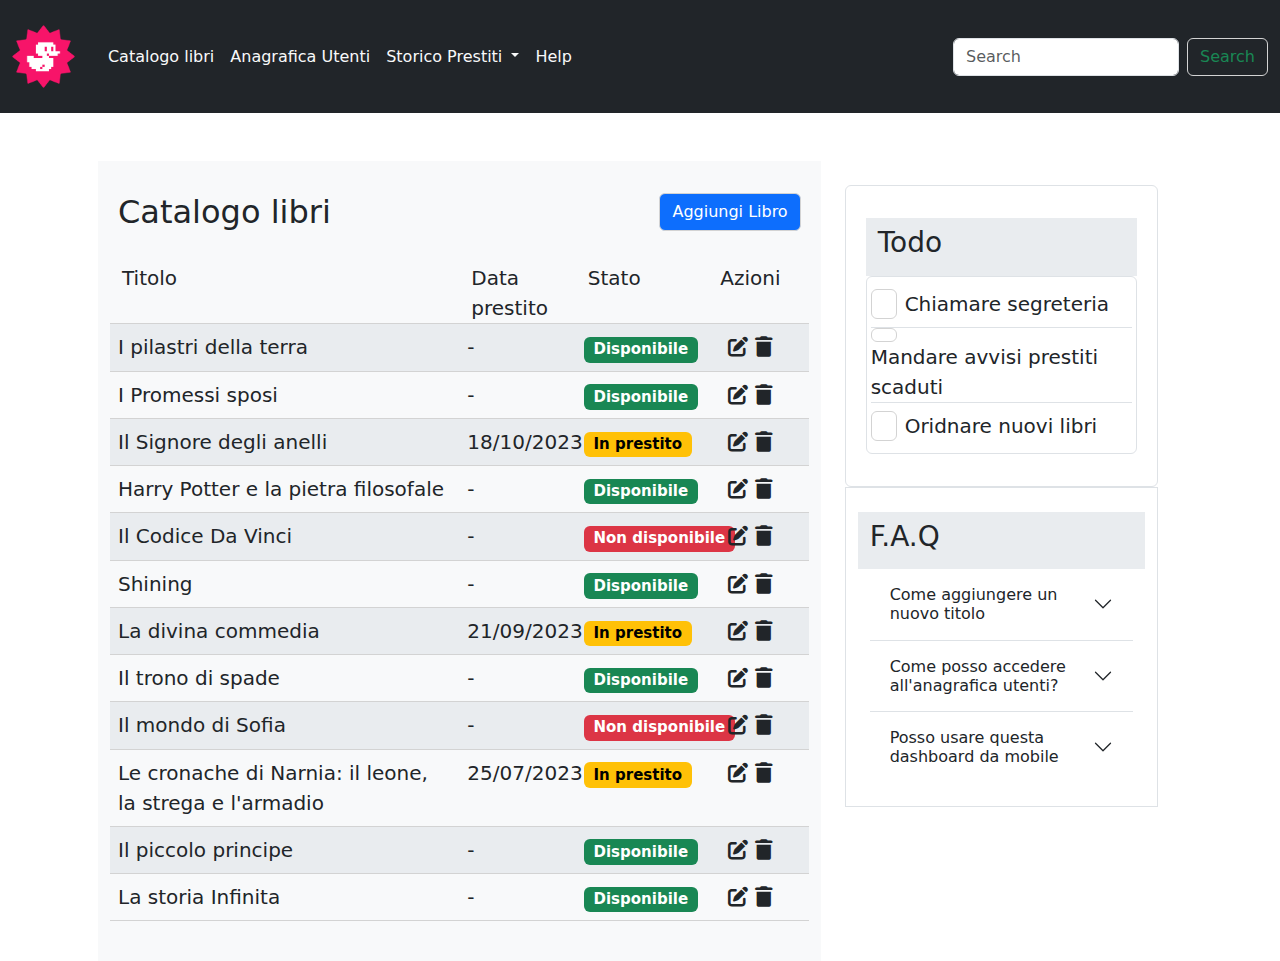
==== commit 17f58ced: "change general container" ====
--- a/index.html
+++ b/index.html
@@ -54,9 +54,9 @@
     </header>
 
     <main>
-        <div class="container-fluid text-center ">
+        <div class="container-xl text-center ">
             <div class="row mt-5 mx-3  text-left row-cols-1 row-cols-lg-3">
-                <div class="col p-4 bg-light col-lg-9">
+                <div class="col p-4 bg-light col-lg-8">
                     <figure class="text-start">
                         <blockquote class="blockquote">                        
                             <div class="row mb-3 ">
@@ -287,7 +287,7 @@
                 <!-- fine prima tabella -->
 
                 <!-- inizio todo -->
-                <div class="col p-4 col-lg-3">
+                <div class="col p-4 col-lg-4">
                     <figure class="text-start">
                         <blockquote class="blockquote">
                             <section class="border  p-2 border-opacity-10 rounded">
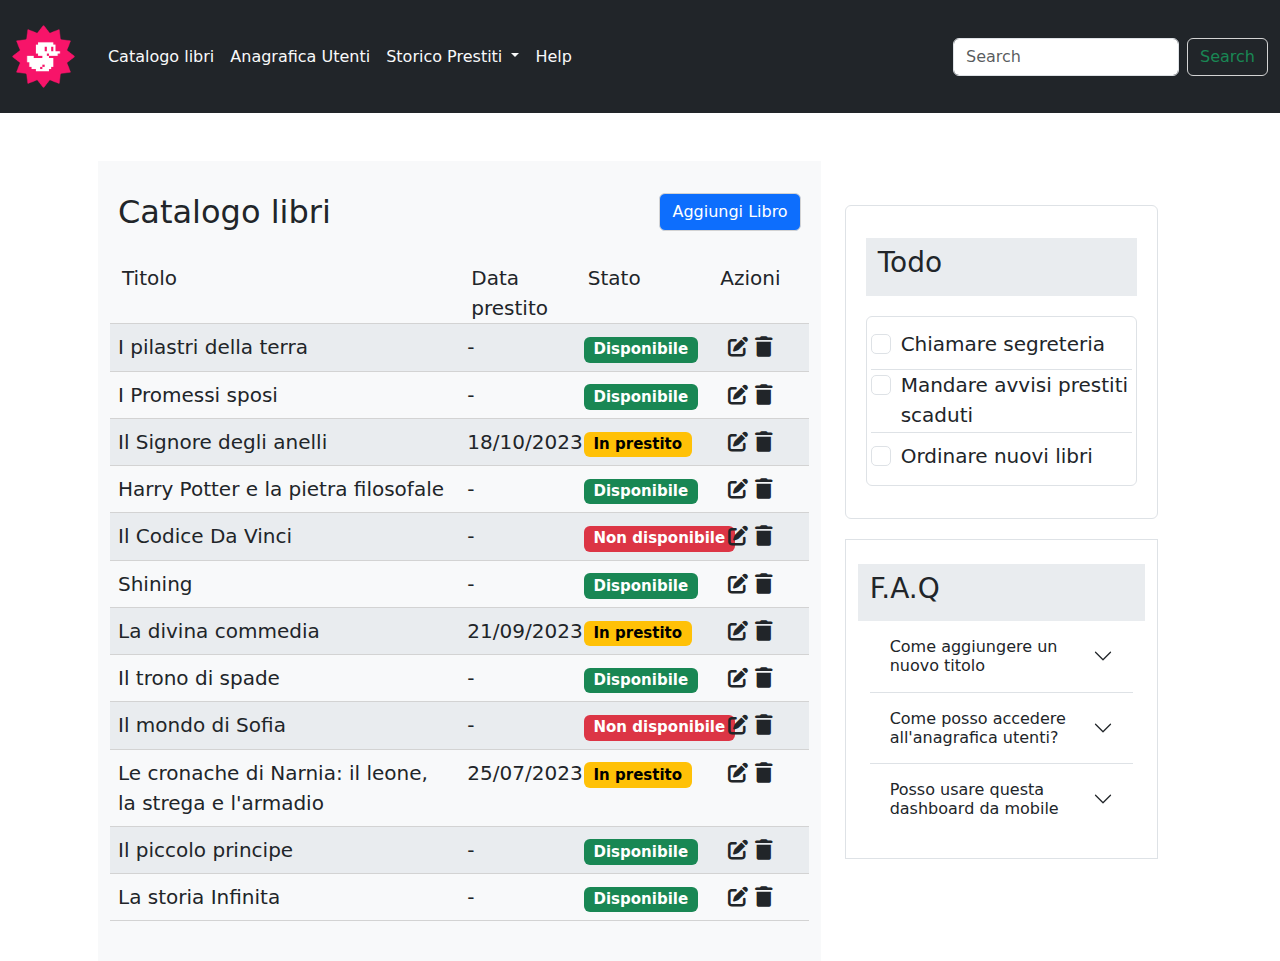
==== commit 8f3c7463: "update checkbox" ====
--- a/index.html
+++ b/index.html
@@ -287,7 +287,7 @@
                 <!-- fine prima tabella -->
 
                 <!-- inizio todo -->
-                <div class="col p-4 col-lg-4">
+                <div class="col p-4  col-lg-4">
                     <figure class="text-start">
                         <blockquote class="blockquote">
                             <section class="border  p-2 border-opacity-10 rounded">
@@ -297,27 +297,31 @@
                                     </div>
                                     <div class="col border p-1  border-opacity-10 rounded">  
                                         <div class="col-12 py-2 border-bottom">
-                                            <div class="btn-toolbar " role="toolbar" aria-label="Toolbar with button groups">
-                                                <div class="btn-group me-2 " role="group" aria-label="First group">
-                                                  <button type="button" class="btn"></button>
-                                                </div>
-                                                <div>Chiamare segreteria</div>
+                                            <div class="form-check">
+                                                <input class="form-check-input" type="checkbox" value="" id="flexCheckDefault">
+                                                <label class="form-check-label" for="flexCheckDefault">
+                                                  Chiamare segreteria
+                                                </label>
                                             </div>     
                                         </div>
                                         <div class="col-12 border-bottom">
                                             <div class="btn-toolbar" role="toolbar" aria-label="Toolbar with button groups">
-                                                <div class="btn-group me-2 " role="group" aria-label="First group">
-                                                  <button type="button" class="btn"></button>
+                                                <div class="form-check">
+                                                    <input class="form-check-input" type="checkbox" value="" id="flexCheckDefault">
+                                                    <label class="form-check-label" for="flexCheckDefault">
+                                                      Mandare avvisi prestiti scaduti
+                                                    </label>
                                                 </div>
-                                                <div>Mandare avvisi prestiti scaduti</div>
                                             </div>
                                         </div> 
                                         <div class="col-12 py-2  ">
                                             <div class="btn-toolbar" role="toolbar" aria-label="Toolbar with button groups">
-                                                <div class="btn-group me-2" role="group" aria-label="First group">
-                                                  <button type="button" class="btn"></button>
+                                                <div class="form-check">
+                                                    <input class="form-check-input" type="checkbox" value="" id="flexCheckDefault">
+                                                    <label class="form-check-label" for="flexCheckDefault">
+                                                      Ordinare nuovi libri
+                                                    </label>
                                                 </div>
-                                                <div>Oridnare nuovi libri</div>
                                             </div>
                                         </div> 
                                     </div>
--- a/css/style.css
+++ b/css/style.css
@@ -32,13 +32,16 @@
     
 }
 
+.border{
+    margin-top: 20px;
+}
 
 
 
 
 /* regole di formattazione */
 img{
-    width: 15%;
+    width: 60px;
     padding: 2%;
 }
 
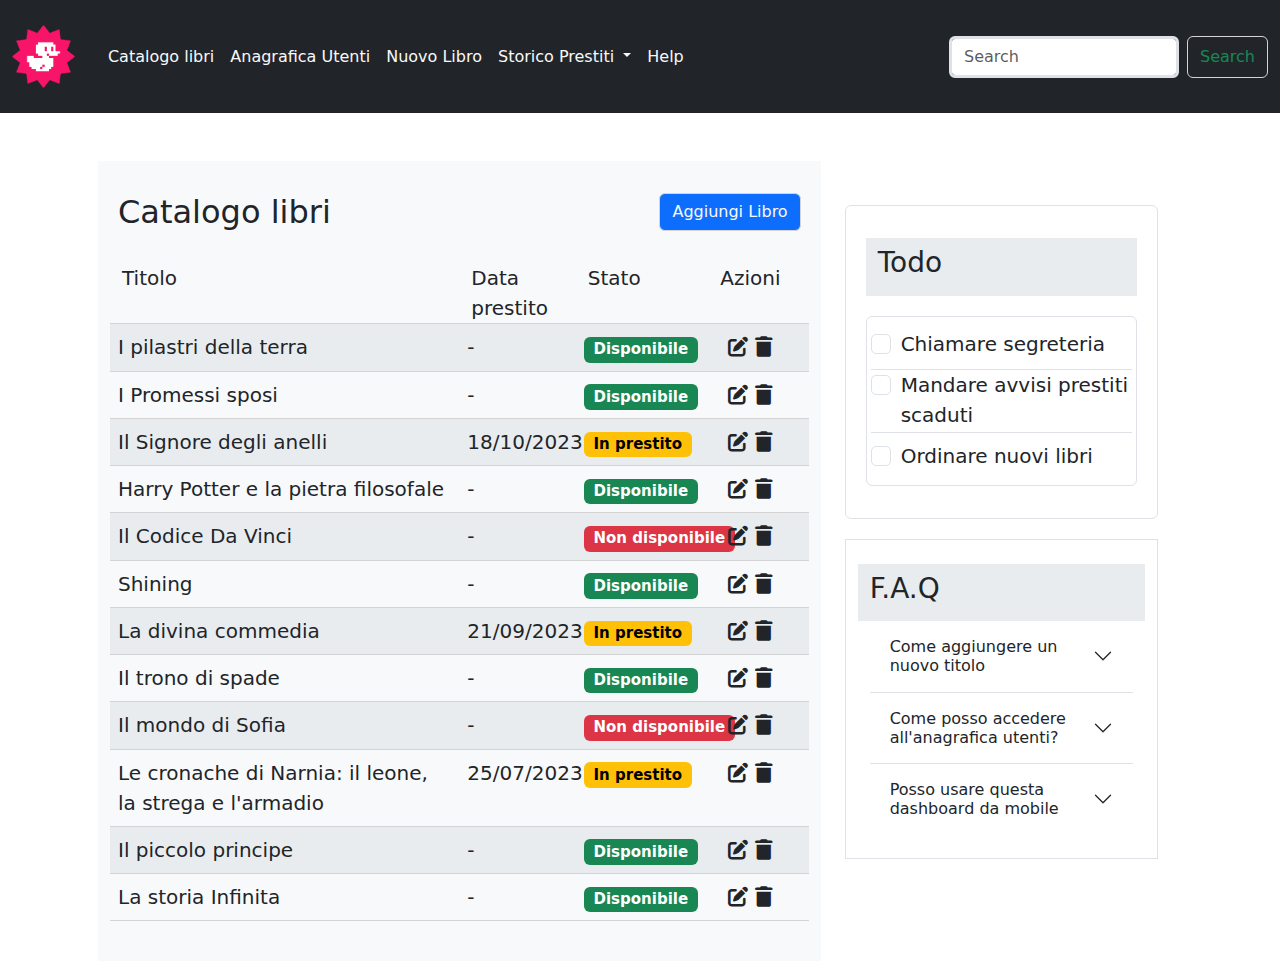
==== commit 0320e013: "add tag a to button" ====
--- a/index.html
+++ b/index.html
@@ -29,6 +29,10 @@
                         <li class="nav-item">
                             <a class="nav-link text-light" href="#">Anagrafica Utenti</a>
                         </li>
+                        <li class="nav-item">
+                            
+                            <a class="nav-link text-light" href="./pagine/new-book.html" target="_blank">Nuovo Libro</a>
+                        </li>
                         <li class="nav-item dropdown">
                             <a class="nav-link dropdown-toggle text-light" href="#" role="button" data-bs-toggle="dropdown" aria-expanded="false">
                             Storico Prestiti
@@ -64,7 +68,9 @@
                                     <h2>Catalogo libri</h2>
                                 </div>
                                 <div class="col p-2 text-end">
-                                    <button type="button" class="btn btn-primary">Aggiungi Libro</button>
+                                    <button type="button" class="btn btn-primary"> 
+                                        <a class="nav-link text-light" href="./pagine/new-book.html" target="_blank">Aggiungi Libro</a>  
+                                    </button>
                                 </div>
                             </div>
 
--- a/css/style.css
+++ b/css/style.css
@@ -25,7 +25,9 @@
 
 .navbar{
     padding:0;
+    height: 50%;
 }
+
 
 .btn{
     border: 1px solid lightgray;
@@ -35,7 +37,13 @@
 .border{
     margin-top: 20px;
 }
+.form-control{
+    border:  solid var(--bs-border-color);
+}
 
+.form-select{
+    border:  solid var(--bs-border-color);
+}
 
 
 
